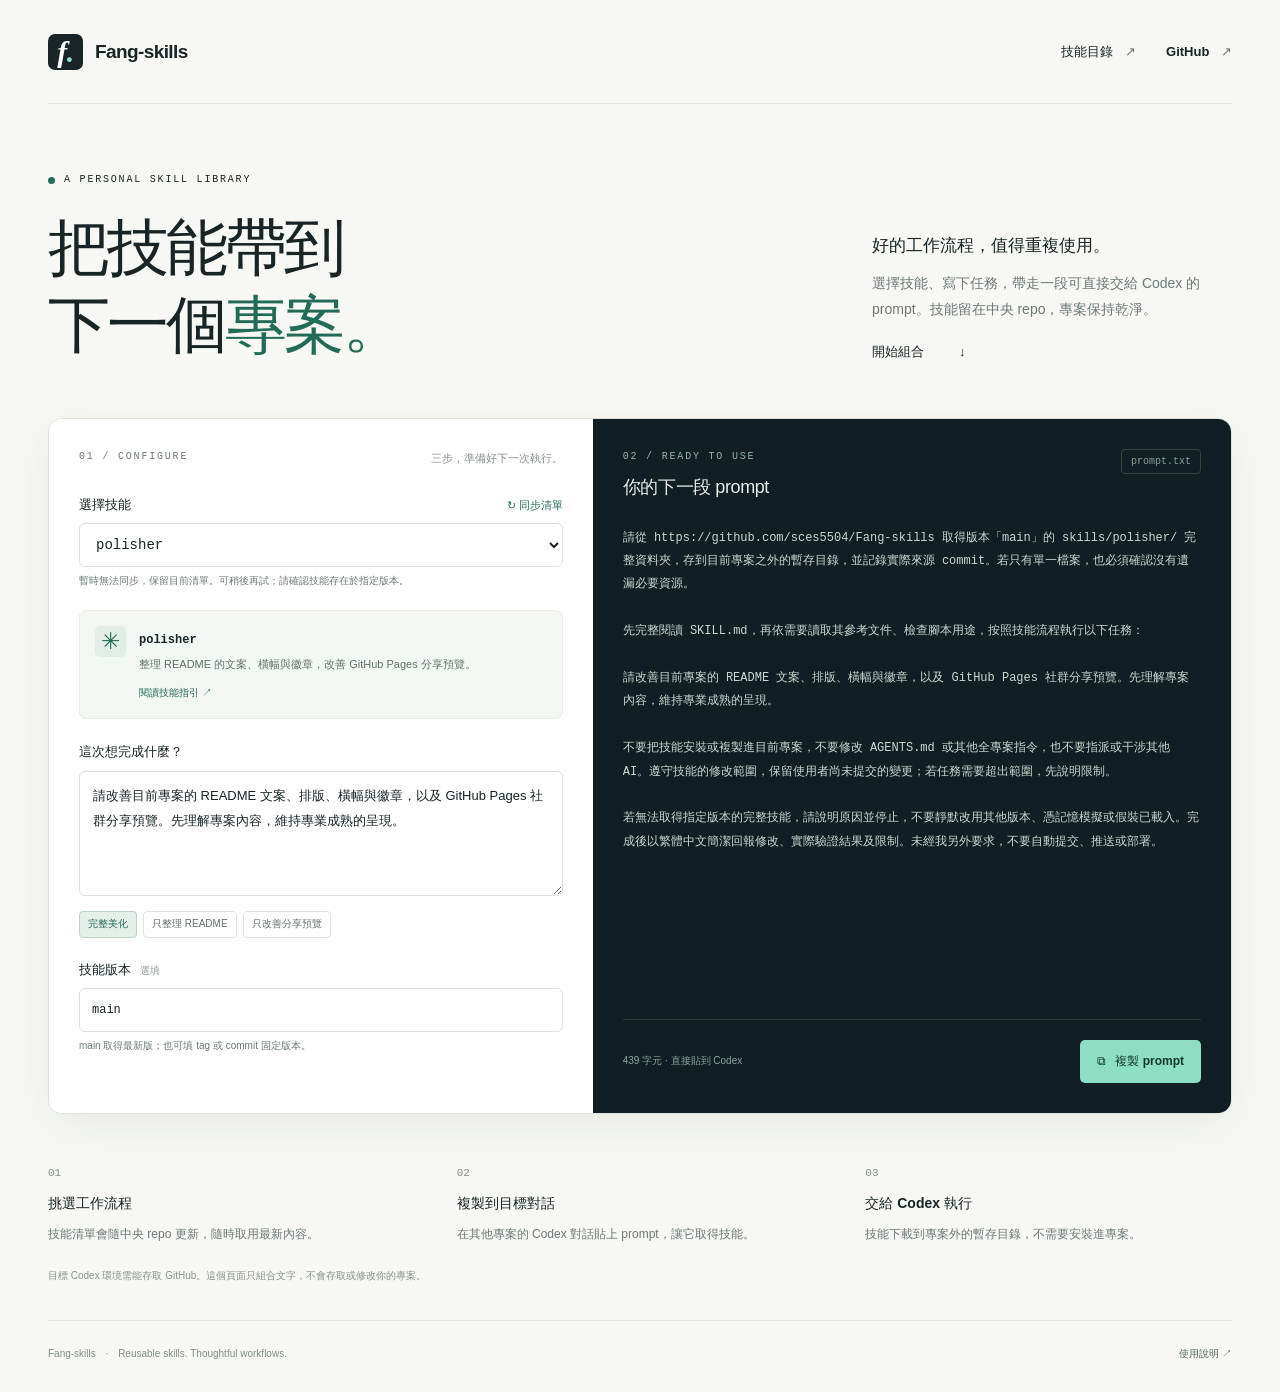
==== docs/index.html @ ec9c3377 "Add auto-synced skill prompt generator and polished repository presentation" ====
<!doctype html>
<html lang="zh-Hant">
<head>
  <meta charset="utf-8">
  <meta name="viewport" content="width=device-width, initial-scale=1">
  <title>Fang-skills — Skill Prompt 產生器</title>
  <meta name="description" content="選擇 Fang-skills 技能，寫下任務，複製一段可直接交給 Codex 的 prompt。跨專案使用，不必安裝。">
  <meta property="og:type" content="website">
  <meta property="og:site_name" content="Fang-skills">
  <meta property="og:title" content="Fang-skills — 把技能帶到下一個專案">
  <meta property="og:description" content="選一個技能，寫下任務，就能帶走一段可直接使用的 Codex prompt。">
  <meta property="og:url" content="https://sces5504.github.io/Fang-skills/">
  <meta property="og:image" content="https://sces5504.github.io/Fang-skills/assets/social-preview.png">
  <meta property="og:image:width" content="1730">
  <meta property="og:image:height" content="909">
  <meta property="og:image:alt" content="Fang-skills — Skill Prompt Generator">
  <meta name="twitter:card" content="summary_large_image">
  <meta name="twitter:image" content="https://sces5504.github.io/Fang-skills/assets/social-preview.png">
  <link rel="icon" href="assets/favicon.svg" type="image/svg+xml">
  <link rel="stylesheet" href="style.css">
  <script type="module" src="app.mjs"></script>
</head>
<body>
  <div class="shell">
    <header class="topbar">
      <a class="brand" href="./" aria-label="Fang-skills 首頁"><span class="brand-mark" aria-hidden="true">f<span>.</span></span>Fang-skills</a>
      <nav aria-label="主要導覽"><a href="https://github.com/sces5504/Fang-skills/tree/main/skills" target="_blank" rel="noreferrer">技能目錄 <span aria-hidden="true">↗</span></a><a href="https://github.com/sces5504/Fang-skills" target="_blank" rel="noreferrer">GitHub <span aria-hidden="true">↗</span></a></nav>
    </header>
    <main>
      <section class="intro" aria-labelledby="page-title">
        <div><p class="eyebrow"><span></span> A PERSONAL SKILL LIBRARY</p><h1 id="page-title">把技能帶到<br>下一個<span class="accent-word">專案。</span></h1></div>
        <div class="intro-aside"><p>好的工作流程，值得重複使用。</p><p class="muted">選擇技能、寫下任務，帶走一段可直接交給 Codex 的 prompt。技能留在中央 repo，專案保持乾淨。</p><a class="text-link" href="#generator">開始組合 <span aria-hidden="true">↓</span></a></div>
      </section>
      <section id="generator" class="workspace" aria-label="Prompt 產生器">
        <div class="controls">
          <div class="panel-heading"><p class="eyebrow">01 / CONFIGURE</p><span class="small-label">三步，準備好下一次執行。</span></div>
          <form id="prompt-form">
            <div class="field"><div class="label-line"><label for="skill">選擇技能</label><button type="button" class="refresh" id="refresh" aria-label="重新整理技能清單">↻ 同步清單</button></div><select id="skill" name="skill"><option value="polisher">polisher</option></select><p id="sync-status" class="hint" role="status">正在同步技能目錄…</p></div>
            <div class="skill-note"><span class="skill-symbol" aria-hidden="true">✳</span><div><strong id="skill-name">polisher</strong><p id="skill-description">整理 README 的文案、橫幅與徽章，改善 GitHub Pages 分享預覽。</p><a id="skill-source" href="https://github.com/sces5504/Fang-skills/tree/main/skills/polisher" target="_blank" rel="noreferrer">閱讀技能指引 ↗</a></div></div>
            <div class="field"><label for="task">這次想完成什麼？</label><textarea id="task" name="task" rows="4" maxlength="8000" placeholder="描述目標、風格與需要保留的內容…">請改善目前專案的 README 文案、排版、橫幅與徽章，以及 GitHub Pages 社群分享預覽。先理解專案內容，維持專業成熟的呈現。</textarea><div class="presets" aria-label="任務範例"><button type="button" data-preset="full">完整美化</button><button type="button" data-preset="readme">只整理 README</button><button type="button" data-preset="social">只改善分享預覽</button></div></div>
            <div class="field version-field"><label for="version">技能版本 <span class="optional">選填</span></label><input id="version" name="version" value="main" maxlength="128" autocomplete="off" spellcheck="false" aria-describedby="version-hint"><p id="version-hint" class="hint">main 取得最新版；也可填 tag 或 commit 固定版本。</p></div>
          </form>
        </div>
        <div class="output-panel">
          <div class="output-header"><div><p class="eyebrow">02 / READY TO USE</p><h2>你的下一段 prompt</h2></div><span class="file-label">prompt.txt</span></div>
          <label class="sr-only" for="output">產生的 prompt</label><textarea id="output" readonly spellcheck="false" aria-describedby="output-error"></textarea><p id="output-error" class="output-error" role="alert"></p>
          <div class="output-footer"><span id="prompt-size">為下一個專案準備。</span><button id="copy" type="button"><span aria-hidden="true">⧉</span> 複製 prompt</button></div>
        </div>
      </section>
      <section class="how-it-works" aria-label="使用方式"><div><span class="step">01</span><h3>挑選工作流程</h3><p>技能清單會隨中央 repo 更新，隨時取用最新內容。</p></div><div><span class="step">02</span><h3>複製到目標對話</h3><p>在其他專案的 Codex 對話貼上 prompt，讓它取得技能。</p></div><div><span class="step">03</span><h3>交給 Codex 執行</h3><p>技能下載到專案外的暫存目錄，不需要安裝進專案。</p></div></section>
      <p class="connection-note">目標 Codex 環境需能存取 GitHub。這個頁面只組合文字，不會存取或修改你的專案。</p>
    </main>
    <footer><span>Fang-skills <span class="footer-dot">·</span> Reusable skills. Thoughtful workflows.</span><a href="https://github.com/sces5504/Fang-skills/blob/main/README.md">使用說明 ↗</a></footer>
  </div>
  <div id="toast" class="toast" role="status" aria-live="polite"></div>
  <noscript><p class="noscript">請啟用 JavaScript 使用產生器，或至 GitHub README 複製現成 prompt。</p></noscript>
</body>
</html>
---- docs/style.css ----
:root{color-scheme:light;--paper:#f7f8f4;--ink:#182426;--muted:#6d7878;--line:#dde2dc;--teal:#236b59;--mint:#8ddfc4;--night:#111e23;font-family:Inter,-apple-system,BlinkMacSystemFont,"Segoe UI","Noto Sans TC",sans-serif;font-synthesis:none}*{box-sizing:border-box}body{margin:0;background:var(--paper);color:var(--ink);font-size:15px;line-height:1.65}a{color:inherit;text-decoration:none}a:hover{color:var(--teal)}button,input,textarea,select{font:inherit}button{cursor:pointer}button:disabled{cursor:wait;opacity:.55}.shell{max-width:1280px;margin:0 auto;padding:0 48px}.topbar{height:104px;display:flex;align-items:center;justify-content:space-between;border-bottom:1px solid var(--line)}.brand{display:flex;align-items:center;gap:12px;font-size:19px;font-weight:650;letter-spacing:-.6px}.brand-mark{display:inline-flex;align-items:center;justify-content:center;width:35px;height:36px;border-radius:7px;background:var(--ink);color:white;font-family:Georgia,serif;font-size:30px;font-style:italic;line-height:1}.brand-mark span{color:var(--mint)}nav{display:flex;gap:30px;font-size:13px;font-weight:550}nav span{margin-left:8px;color:var(--muted)}.intro{display:grid;grid-template-columns:1fr 360px;align-items:end;gap:48px;padding:68px 0 54px}.eyebrow{font-family:ui-monospace,SFMono-Regular,Consolas,monospace;font-size:10px;font-weight:500;letter-spacing:1.8px;margin:0 0 20px;display:flex;align-items:center;gap:9px}.intro .eyebrow span{width:7px;height:7px;background:var(--teal);border-radius:50%}h1{font-size:62px;font-weight:650;letter-spacing:-3px;line-height:1.25;margin:0}.accent-word{color:var(--teal)}.intro-aside>p:first-child{font-size:17px;font-weight:600;margin:0 0 10px}.muted{color:var(--muted);margin:0;font-size:14px;line-height:1.9}.text-link{display:inline-flex;gap:35px;align-items:center;margin-top:18px;font-size:13px;font-weight:600}.workspace{display:grid;grid-template-columns:minmax(0,.92fr) minmax(0,1.08fr);border:1px solid var(--line);border-radius:14px;overflow:hidden;box-shadow:0 12px 45px #1a2e2010;scroll-margin-top:24px}.controls{padding:30px;background:#fff}.panel-heading{display:flex;justify-content:space-between;gap:12px;margin-bottom:27px}.panel-heading .eyebrow{margin:0;color:var(--muted)}.small-label{font-size:11px;color:#87908b}.field{margin-bottom:21px}.field>label,.label-line label{font-size:13px;font-weight:650;display:block;margin-bottom:8px}.label-line{display:flex;justify-content:space-between;align-items:baseline}.refresh{border:0;background:none;padding:0;font-size:11px;color:var(--teal)}input,select,textarea{border:1px solid var(--line);border-radius:6px;background:#fff;width:100%;color:var(--ink);outline:none}input:focus,select:focus,textarea:focus{border-color:var(--teal);box-shadow:0 0 0 3px #236b5912}select,input{padding:10px 12px;height:44px}select{font-family:ui-monospace,SFMono-Regular,Consolas,monospace;font-size:14px}textarea{padding:12px 13px;font-size:13px;line-height:1.9;resize:vertical}.hint{font-size:10px;color:var(--muted);margin:6px 0 0;line-height:1.6}.skill-note{display:flex;gap:13px;background:#f3f7f3;border:1px solid #e8eee6;border-radius:7px;padding:15px;margin-bottom:22px}.skill-symbol{display:flex;width:31px;height:31px;align-items:center;justify-content:center;color:var(--teal);background:#e2eee5;border-radius:5px;font-size:23px;flex-shrink:0}.skill-note strong{font-family:ui-monospace,SFMono-Regular,Consolas,monospace;font-size:12px}.skill-note p{margin:4px 0;color:#62706b;font-size:11px;line-height:1.8}.skill-note a{font-size:10px;font-weight:600;color:var(--teal)}.presets{display:flex;flex-wrap:wrap;gap:6px;margin-top:8px}.presets button{background:#fff;border:1px solid var(--line);border-radius:4px;color:#65716a;padding:4px 8px;font-size:10px}.presets button:hover{background:#edf4ef;color:var(--teal);border-color:#bdd4c5}.presets button[aria-pressed=true]{background:#e5f0e9;border-color:#bdd4c5;color:var(--teal)}.optional{font-size:10px;color:#919992;font-weight:400;margin-left:5px}.version-field{margin-bottom:0}.version-field input{font-family:ui-monospace,SFMono-Regular,Consolas,monospace;font-size:12px}.output-panel{background:var(--night);color:#e6ede7;padding:30px;display:flex;flex-direction:column;min-height:650px}.output-header{display:flex;justify-content:space-between;gap:12px;margin-bottom:24px}.output-header .eyebrow{color:#98b3a9;margin:0 0 8px}.output-header h2{font-size:18px;font-weight:500;letter-spacing:-.4px;margin:0}.file-label{font:10px ui-monospace,SFMono-Regular,Consolas,monospace;color:#88a095;border:1px solid #31453e;padding:6px 9px;align-self:start;border-radius:4px}.output-panel textarea{flex:1;min-height:470px;resize:none;line-height:1.95;font-size:12px;font-family:ui-monospace,SFMono-Regular,Consolas,"Noto Sans TC",monospace;color:#cad8d0;background:none;border:0;border-radius:0;padding:0;box-shadow:none}.output-panel textarea:focus-visible{outline:1px solid #83cdb1;outline-offset:5px}.output-error{color:#ffb6a7;font-size:12px;margin:8px 0;min-height:0}.output-error:empty{display:none}.output-footer{display:flex;justify-content:space-between;align-items:center;gap:12px;padding-top:20px;margin-top:22px;border-top:1px solid #2a3b36}.output-footer>span{font-size:10px;color:#8fa59b}.output-footer button{background:var(--mint);color:#14372b;border:0;padding:12px 17px;font-size:12px;font-weight:650;border-radius:5px;display:inline-flex;gap:9px;align-items:center;white-space:nowrap}.output-footer button:hover{background:#a9ecd5}.how-it-works{display:grid;grid-template-columns:repeat(3,1fr);gap:42px;margin:45px 0 20px}.step{font:11px ui-monospace,SFMono-Regular,Consolas,monospace;color:#84918a}.how-it-works h3{font-size:14px;font-weight:600;margin:8px 0}.how-it-works p{font-size:12px;color:var(--muted);margin:0;max-width:300px;line-height:1.9}.connection-note{font-size:10px;color:#87918a;margin:22px 0 35px}footer{border-top:1px solid var(--line);padding:25px 0 30px;display:flex;justify-content:space-between;gap:20px;color:#818c85;font-size:10px}.footer-dot{padding:0 7px}footer a{color:#54665c}.toast{position:fixed;bottom:26px;left:50%;transform:translate(-50%,10px);background:#213d31;color:#fff;border-radius:6px;padding:11px 20px;font-size:13px;opacity:0;pointer-events:none;transition:opacity .15s,transform .15s;max-width:90vw;z-index:5}.toast.visible{opacity:1;transform:translate(-50%,0)}.sr-only{position:absolute;width:1px;height:1px;padding:0;margin:-1px;overflow:hidden;clip:rect(0,0,0,0);white-space:nowrap;border:0}.noscript{padding:20px;text-align:center;background:#fff0dc}button:focus-visible,a:focus-visible{outline:2px solid var(--teal);outline-offset:4px}
@media(min-width:1440px){.shell{max-width:1360px}.intro{padding:78px 0 60px}h1{font-size:72px}.output-panel textarea{min-height:480px}}
@media(max-width:960px){.shell{padding:0 28px}.intro{grid-template-columns:1fr 290px;gap:30px}h1{font-size:48px;letter-spacing:-2px}.controls,.output-panel{padding:24px}.small-label{display:none}.output-panel{min-height:640px}.output-panel textarea{min-height:490px}.how-it-works{gap:25px}}
@media(max-width:700px){.shell{padding:0 20px}.topbar{height:78px}.brand{font-size:17px}nav{gap:17px;font-size:11px}.intro{grid-template-columns:1fr;padding:40px 0 32px;gap:22px}.eyebrow{font-size:9px;margin-bottom:16px}h1{font-size:47px;letter-spacing:-2px}.intro-aside{max-width:440px}.intro-aside>p:first-child{font-size:15px}.muted{font-size:12px}.text-link{margin-top:12px}.workspace{grid-template-columns:1fr}.controls,.output-panel{padding:24px}.output-panel{min-height:580px}.output-panel textarea{min-height:450px;font-size:11px}.output-header{margin-bottom:22px}.how-it-works{grid-template-columns:1fr;gap:20px;margin-top:30px}.how-it-works>div{display:grid;grid-template-columns:28px 1fr;gap:0 12px}.step{grid-row:span 2;padding-top:3px}.how-it-works h3{margin:0 0 3px}.how-it-works p{max-width:none}.connection-note{margin:25px 0;font-size:10px}footer{flex-direction:column;gap:8px}.output-footer>span{font-size:9px}.output-footer button{padding:11px 13px}}
@media(prefers-reduced-motion:reduce){*{transition:none!important;scroll-behavior:auto!important}}

[hidden]{display:none!important}
@media(max-width:700px){.presets button{min-height:36px}.refresh{min-height:36px}}
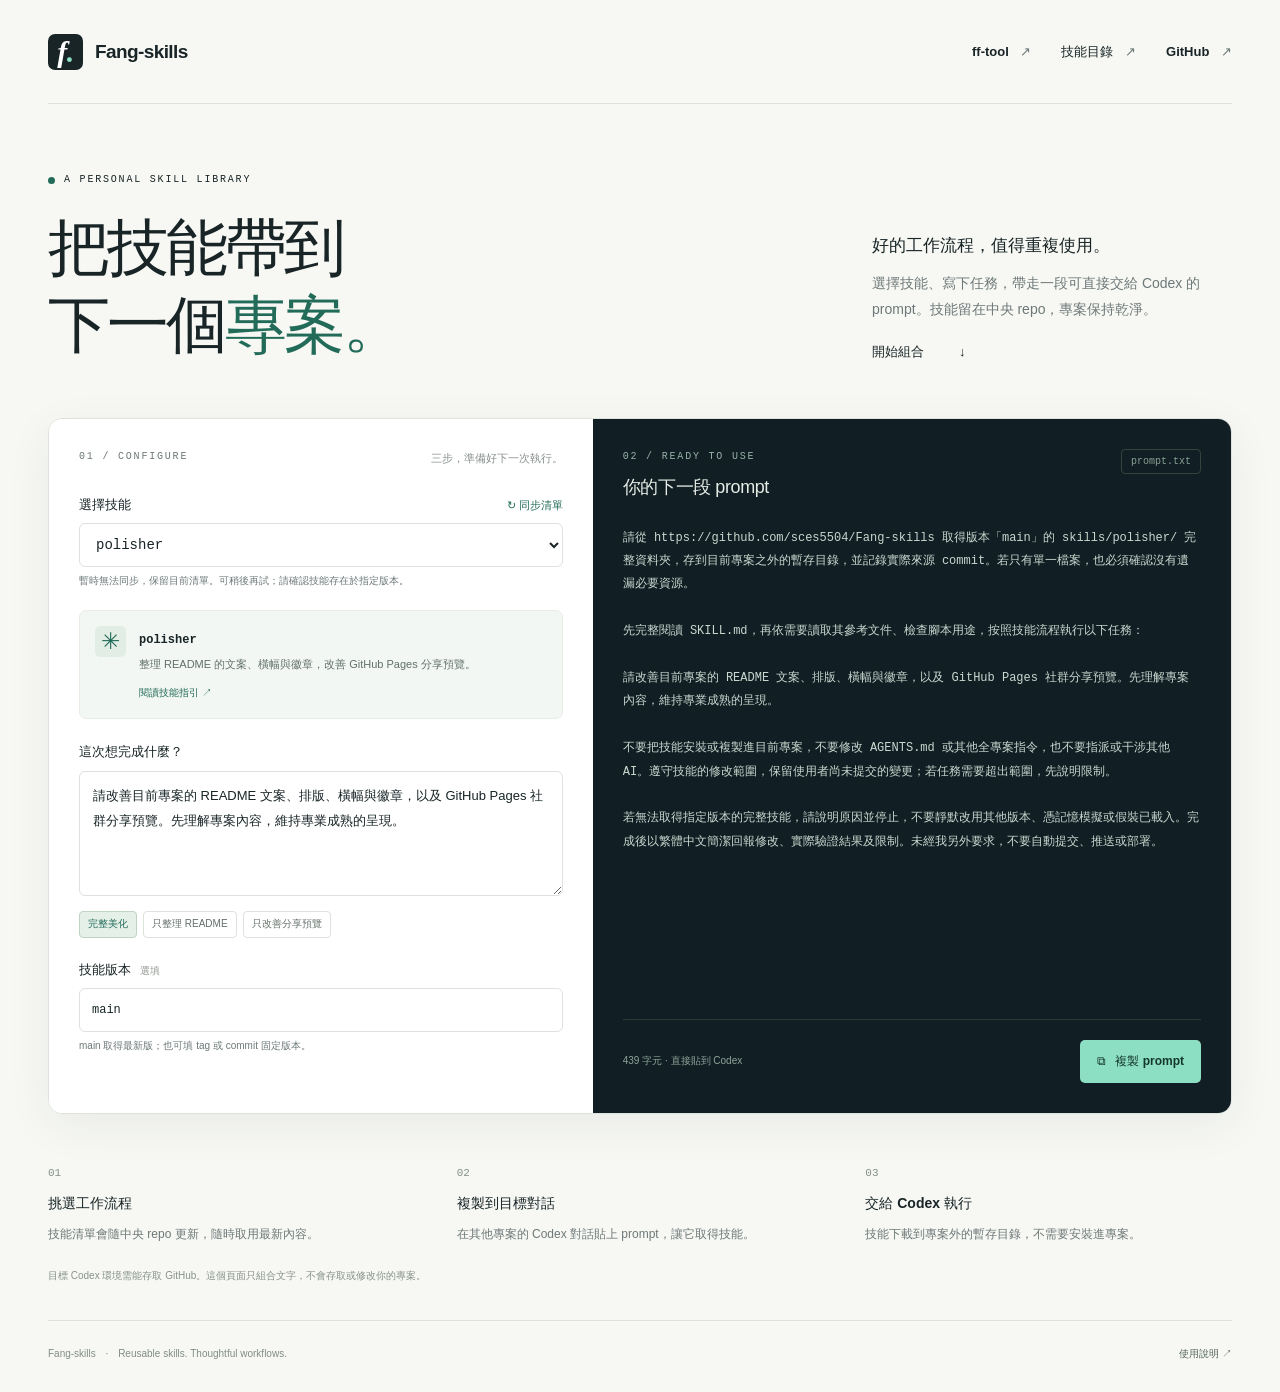
==== commit 8facb148: "Add ff-tool static FFmpeg compression script generator" ====
--- a/docs/index.html
+++ b/docs/index.html
@@ -24,7 +24,7 @@
   <div class="shell">
     <header class="topbar">
       <a class="brand" href="./" aria-label="Fang-skills 首頁"><span class="brand-mark" aria-hidden="true">f<span>.</span></span>Fang-skills</a>
-      <nav aria-label="主要導覽"><a href="https://github.com/sces5504/Fang-skills/tree/main/skills" target="_blank" rel="noreferrer">技能目錄 <span aria-hidden="true">↗</span></a><a href="https://github.com/sces5504/Fang-skills" target="_blank" rel="noreferrer">GitHub <span aria-hidden="true">↗</span></a></nav>
+      <nav aria-label="主要導覽"><a href="tools/ffmpeg-compressor/">ff-tool <span aria-hidden="true">↗</span></a><a href="https://github.com/sces5504/Fang-skills/tree/main/skills" target="_blank" rel="noreferrer">技能目錄 <span aria-hidden="true">↗</span></a><a href="https://github.com/sces5504/Fang-skills" target="_blank" rel="noreferrer">GitHub <span aria-hidden="true">↗</span></a></nav>
     </header>
     <main>
       <section class="intro" aria-labelledby="page-title">
